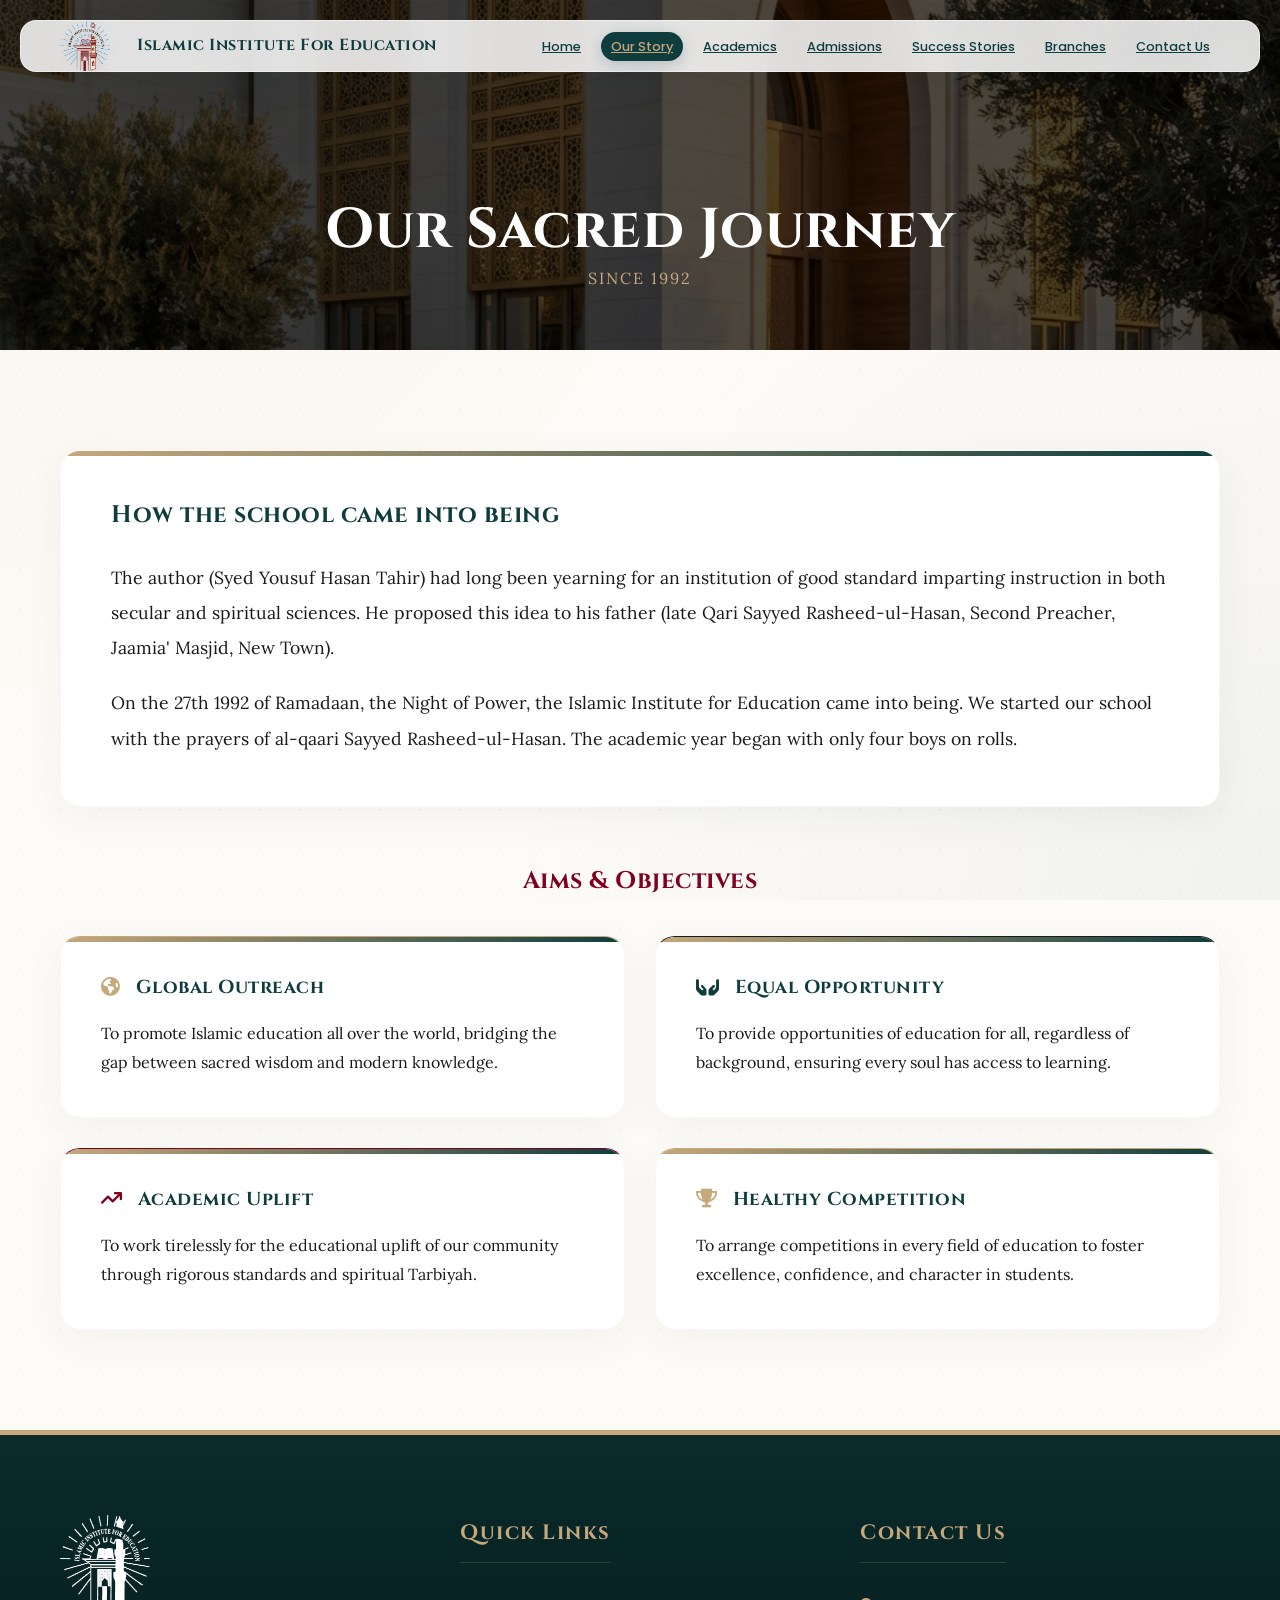
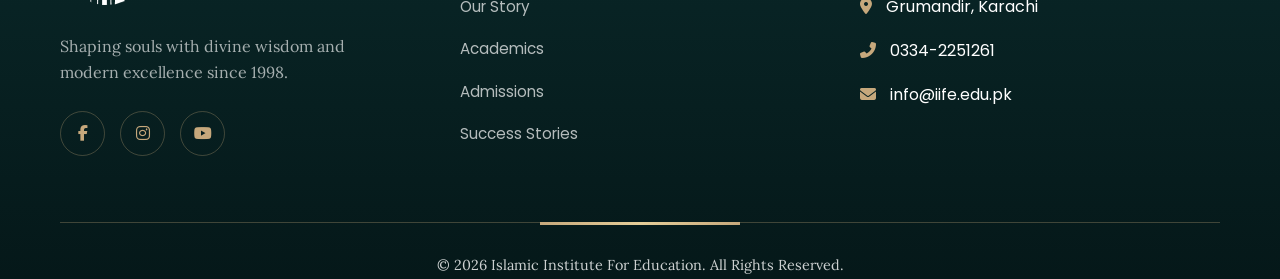
==== about.html @ 3456a7d6 "Add files via upload" ====
<!DOCTYPE html>
<html lang="en">

<head>
    <meta charset="UTF-8">
    <meta name="viewport" content="width=device-width, initial-scale=1.0">
    <title>Our Story | Islamic Institute For Education</title>
    <link rel="stylesheet" href="css/style.css">
    <link rel="stylesheet" href="https://cdnjs.cloudflare.com/ajax/libs/font-awesome/6.4.0/css/all.min.css">
    <link href="https://unpkg.com/aos@2.3.1/dist/aos.css" rel="stylesheet">
</head>

<body>

    <!-- Floating Header -->
    <header class="main-header" id="mainHeader">
        <div class="container" style="display: flex; align-items: center; justify-content: space-between;">
            <div class="logo-area" style="display: flex; align-items: center;">
                <img src="images/logo-transparent.png" alt="IIFE Official Logo" class="logo-img">
                <div class="logo-text-group" style="padding-left: 15px;">
                    <h2 class="font-heritage" style="font-size: 1.4rem; margin: 0; color: var(--primary-main);">Islamic
                        Institute For Education
                    </h2>
                </div>
            </div>

            <div class="mobile-toggle">
                <span></span>
                <span></span>
                <span></span>
            </div>

            <nav class="nav-bar">
                <ul class="nav-links" style="padding: 0; margin: 0; gap: 10px;">
                    <li><a href="index.html">Home</a></li>
                    <li><a href="about.html" class="active">Our Story</a></li>
                    <li><a href="academics.html">Academics</a></li>
                    <li><a href="admission.html">Admissions</a></li>
                    <li><a href="testimonials.html">Success Stories</a></li>
                    <li><a href="branches.html">Branches</a></li>
                    <li><a href="contact.html">Contact Us</a></li>
                </ul>
            </nav>
        </div>
    </header>

    <section class="page-header"
        style="background: linear-gradient(rgba(0,0,0,0.7), rgba(0,0,0,0.7)), url('images/hero.png') center/cover; height: 350px; display: flex; align-items: center; justify-content: center; color: #fff; text-align: center;">
        <div>
            <h1 class="font-heritage" style="color: #fff !important; font-size: 3.5rem;">Our Sacred Journey</h1>
            <p class="font-classic" style="color: var(--accent-gold); letter-spacing: 2px;">SINCE 1992</p>
        </div>
    </section>

    <!-- History Content -->
    <section class="history-content">
        <div class="pattern-overlay"></div>
        <div class="container">
            <div class="heritage-card" data-aos="fade-up">
                <h2 class="font-heritage" style="margin-bottom: 30px;">How the school came into being</h2>
                <div class="font-classic" style="font-size: 1.1rem; line-height: 2;">
                    <p>The author (Syed Yousuf Hasan Tahir) had long been yearning for an institution of good standard
                        imparting instruction in both secular and spiritual sciences. He proposed this idea to his
                        father (late Qari Sayyed Rasheed-ul-Hasan, Second Preacher, Jaamia' Masjid, New Town).</p>
                    <p style="margin-top: 20px;">On the 27th 1992 of Ramadaan, the Night of Power, the Islamic Institute
                        for Education came into being. We started our school with the prayers of al-qaari Sayyed
                        Rasheed-ul-Hasan. The academic year began with only four boys on rolls.</p>
                </div>
            </div>

            <!-- Redesigned Objectives Section -->
            <div style="margin-top: 60px;">
                <h2 class="font-heritage"
                    style="text-align: center; margin-bottom: 40px; color: var(--primary-maroon);">Aims & Objectives
                </h2>
                <div style="display: grid; grid-template-columns: repeat(2, 1fr); gap: 30px;">
                    <div class="heritage-card" style="border-top-color: var(--accent-gold); padding: 40px;"
                        data-aos="fade-up">
                        <h3 class="font-heritage" style="margin-bottom: 20px;"><i class="fas fa-globe-americas"
                                style="color: var(--accent-gold); margin-right: 15px;"></i>Global Outreach</h3>
                        <p class="font-classic">To promote Islamic education all over the world, bridging the gap
                            between sacred wisdom and modern knowledge.</p>
                    </div>
                    <div class="heritage-card" style="border-top-color: var(--primary-green); padding: 40px;"
                        data-aos="fade-up" data-aos-delay="100">
                        <h3 class="font-heritage" style="margin-bottom: 20px;"><i class="fas fa-hands-holding"
                                style="color: var(--primary-green); margin-right: 15px;"></i>Equal Opportunity</h3>
                        <p class="font-classic">To provide opportunities of education for all, regardless of background,
                            ensuring every soul has access to learning.</p>
                    </div>
                    <div class="heritage-card" style="border-top-color: var(--primary-maroon); padding: 40px;"
                        data-aos="fade-up" data-aos-delay="200">
                        <h3 class="font-heritage" style="margin-bottom: 20px;"><i class="fas fa-arrow-trend-up"
                                style="color: var(--primary-maroon); margin-right: 15px;"></i>Academic Uplift</h3>
                        <p class="font-classic">To work tirelessly for the educational uplift of our community through
                            rigorous standards and spiritual Tarbiyah.</p>
                    </div>
                    <div class="heritage-card" style="border-top-color: var(--accent-gold); padding: 40px;"
                        data-aos="fade-up" data-aos-delay="300">
                        <h3 class="font-heritage" style="margin-bottom: 20px;"><i class="fas fa-trophy"
                                style="color: var(--accent-gold); margin-right: 15px;"></i>Healthy Competition</h3>
                        <p class="font-classic">To arrange competitions in every field of education to foster
                            excellence, confidence, and character in students.</p>
                    </div>
                </div>
            </div>
        </div>
    </section>

    <footer class="main-footer">
        <div class="container">
            <div style="display: grid; grid-template-columns: repeat(auto-fit, minmax(250px, 1fr)); gap: 40px;">
                <!-- Brand Column -->
                <div>
                    <img src="images/logo-transparent.png" alt="IIFE Logo"
                        style="height: 90px; margin-bottom: 20px; filter: brightness(0) invert(1);">
                    <p style="opacity: 0.8; line-height: 1.6;">Shaping souls with divine wisdom and<br>modern excellence
                        since 1998.</p>
                    <div class="footer-social">
                        <a href="#" class="social-icon"><i class="fab fa-facebook-f"></i></a>
                        <a href="#" class="social-icon"><i class="fab fa-instagram"></i></a>
                        <a href="#" class="social-icon"><i class="fab fa-youtube"></i></a>
                    </div>
                </div>

                <!-- Quick Links -->
                <div>
                    <h4>Quick Links</h4>
                    <ul class="footer-links">
                        <li><a href="about.html">Our Story</a></li>
                        <li><a href="academics.html">Academics</a></li>
                        <li><a href="admission.html">Admissions</a></li>
                        <li><a href="testimonials.html">Success Stories</a></li>
                    </ul>
                </div>

                <!-- Contact -->
                <div>
                    <h4>Contact Us</h4>
                    <ul class="footer-links">
                        <li><i class="fas fa-map-marker-alt"
                                style="color: var(--secondary-gold); margin-right: 10px;"></i> Grumandir, Karachi</li>
                        <li><i class="fas fa-phone-alt" style="color: var(--secondary-gold); margin-right: 10px;"></i>
                            0334-2251261</li>
                        <li><i class="fas fa-envelope" style="color: var(--secondary-gold); margin-right: 10px;"></i>
                            info@iife.edu.pk</li>
                    </ul>
                </div>
            </div>

            <div class="footer-bottom">
                <p>&copy; 2026 Islamic Institute For Education. All Rights Reserved.</p>
            </div>
        </div>
    </footer>

    <script src="https://unpkg.com/aos@2.3.1/dist/aos.js"></script>
    <script src="js/main.js"></script>
    <script>AOS.init();</script>
</body>

</html>
---- css/style.css ----
@import url('https://fonts.googleapis.com/css2?family=Cinzel:wght@400;700&family=Lora:ital,wght@0,400..700;1,400..700&family=Poppins:wght@300;400;500;600&display=swap');

:root {
    /* Brand Colors - The "Regal" Palette */
    --primary-main: #0F3D3E;
    /* Deep Evergreen */
    --primary-light: #1E5F66;
    --primary-dark: #0A2A2B;

    --secondary-gold: #C6A87C;
    /* Antique Gold */
    --secondary-gold-bright: #E5CD98;

    --accent-maroon: #800020;
    /* Royal Burgundy - Keeping as Accent */

    /* Mapped Legacy Variables (For backward compatibility) */
    --primary-blue: var(--primary-main);
    --primary-maroon: var(--accent-maroon);
    --accent-gold: var(--secondary-gold);
    --accent-gold-light: var(--secondary-gold-bright);

    /* Backgrounds */
    --bg-body: #FDFBF7;
    /* Warm Cream */
    --bg-surface: #FFFFFF;
    --bg-glass: rgba(255, 255, 255, 0.75);

    /* Typography Colors */
    --text-primary: #1A1A1A;
    --text-secondary: #4A4A4A;
    --text-muted: #888888;
    --text-on-dark: #FFFFFF;
    --text-dark: var(--text-primary);
    /* Mapping */

    /* Shadows & Effects */
    --shadow-soft: 0 10px 40px rgba(15, 61, 62, 0.05);
    --shadow-deep: 0 20px 60px rgba(15, 61, 62, 0.15);
    --shadow-gold: 0 10px 30px rgba(198, 168, 124, 0.2);

    --glass-border: 1px solid rgba(255, 255, 255, 0.3);
    --glass-shine: linear-gradient(135deg, rgba(255, 255, 255, 0.4) 0%, rgba(255, 255, 255, 0) 100%);
    --gradient-gold: linear-gradient(135deg, var(--secondary-gold) 0%, var(--secondary-gold-bright) 50%, var(--secondary-gold) 100%);
    /* Added missing variable */

    /* Transitions */
    --ease-elastic: cubic-bezier(0.68, -0.55, 0.265, 1.55);
    --ease-smooth: cubic-bezier(0.76, 0, 0.24, 1);
    --transition-fast: 0.3s var(--ease-smooth);
    --transition-slow: 0.8s var(--ease-smooth);
}

html {
    scroll-behavior: smooth;
    font-size: 16px;
    /* Base size */
}

body {
    background-color: var(--bg-body);
    color: var(--text-primary);
    font-family: 'Poppins', sans-serif;
    line-height: 1.8;
    overflow-x: hidden;
    background-image:
        radial-gradient(circle at 0% 0%, rgba(198, 168, 124, 0.08) 0%, transparent 50%),
        radial-gradient(circle at 100% 100%, rgba(15, 61, 62, 0.05) 0%, transparent 50%);
    background-attachment: fixed;
}

* {
    margin: 0;
    padding: 0;
    box-sizing: border-box;
    scroll-behavior: smooth;
}

/* Typography */
h1,
h2,
h3,
h2,
.font-heritage {
    font-family: 'Cinzel', serif;
    color: var(--primary-blue);
    letter-spacing: 0.5px;
    line-height: 1.2;
}

p,
.font-classic {
    font-family: 'Lora', serif;
    color: var(--text-dark);
}

.section-title {
    text-align: center;
    font-size: 2.8rem;
    margin-bottom: 3rem;
    position: relative;
    padding-bottom: 15px;
}

.section-title::after {
    content: '';
    position: absolute;
    bottom: 0;
    left: 50%;
    transform: translateX(-50%);
    width: 60px;
    height: 3px;
    background: var(--gradient-gold);
    border-radius: 2px;
}

/* Header & Nav */
.main-header {
    background: rgba(255, 255, 255, 0.85);
    backdrop-filter: blur(15px);
    -webkit-backdrop-filter: blur(15px);
    box-shadow: var(--shadow-soft);
    position: fixed;
    /* Fixed for the floating effect */
    top: 20px;
    left: 20px;
    right: 20px;
    border-radius: 16px;
    z-index: 1000;
    border: 1px solid rgba(255, 255, 255, 0.5);
    transition: all 0.4s var(--ease-smooth);
}

.main-header.scrolled {
    top: 0;
    left: 0;
    right: 0;
    border-radius: 0;
    background: rgba(255, 255, 255, 0.95);
    padding: 5px 0;

}

.container {
    max-width: 1350px;
    /* Increased to fit nav */
    margin: 0 auto;
    padding: 0 20px;
}

/* Logo Area */
.logo-area {
    display: flex;
    align-items: center;
    gap: 12px;
    flex: 1;
    /* Allow logo area to take available space */
    min-width: 0;
    /* Prevent flex overflow */
}

.logo-img {
    height: 50px;
    /* Reduced from 60px */
    width: auto;
    filter: drop-shadow(0 4px 6px rgba(0, 0, 0, 0.1));
    flex-shrink: 0;
}

.logo-text-group {
    display: flex;
    flex-direction: column;
    justify-content: center;
    min-width: 0;
    /* Enable text truncation if absolutely needed, though we prefer wrapping */
}

.logo-text-group h2 {
    font-size: 1rem !important;
    /* Reduced from 1.1rem */
    line-height: 1.2;
    margin: 0;
    color: var(--primary-main);
    white-space: nowrap;
}

/* Nav Bar */
.nav-bar {
    flex-shrink: 0;
    /* Prevent nav from being squished */
}

.nav-links {
    display: flex;
    list-style: none;
    margin: 0;
    padding: 0;
    gap: 5px;
    /* Reduced to fit all items */
    align-items: center;
}

.nav-links a {
    color: var(--primary-main);
    font-weight: 500;
    font-size: 0.8rem;
    /* Reduced further */
    padding: 6px 10px;
    /* Tighter padding */
    border-radius: 30px;
    transition: all 0.3s ease;
}

.nav-links a:hover,
.nav-links a.active {
    background: var(--primary-main);
    color: var(--secondary-gold);
    box-shadow: 0 4px 15px rgba(15, 61, 62, 0.2);
}

.nav-links a::after {
    display: none;
}

/* Removing the underline effect for a button-like effect */

/* Hero Section */
.hero-section {
    min-height: 100vh;
    display: flex;
    align-items: center;
    position: relative;
    overflow: hidden;
    padding-top: 100px;
    /* Offset for fixed header */
}

.hero-bg {
    position: absolute;
    top: 0;
    left: 0;
    width: 100%;
    height: 100%;
    background: url('../images/hero.png') center/cover no-repeat;
    z-index: -2;
    animation: kenBurns 20s ease-out infinite alternate;
}

.hero-overlay {
    position: absolute;
    top: 0;
    left: 0;
    width: 100%;
    height: 100%;
    background: linear-gradient(135deg, rgba(15, 61, 62, 0.9) 0%, rgba(15, 61, 62, 0.7) 60%, rgba(198, 168, 124, 0.2) 100%);
    z-index: -1;
}

.hero-content {
    text-align: center;
    max-width: 900px;
    margin: 0 auto;
    color: var(--text-on-dark);
}

.hero-motto {
    font-family: 'Cinzel', serif;
    font-size: 1.2rem;
    font-weight: 600;
    /* Added slight bold */
    color: var(--secondary-gold);
    letter-spacing: 6px;
    margin-bottom: 20px;
    text-transform: uppercase;
    animation: fadeInUp 1s var(--ease-smooth);
}

.hero-title {
    font-size: clamp(2.5rem, 5vw, 4.5rem);
    font-family: 'Cinzel', serif;
    line-height: 1.2;
    margin-bottom: 30px;
    color: var(--text-on-dark);
    text-shadow: 0 10px 30px rgba(0, 0, 0, 0.3);
    animation: fadeInUp 1s var(--ease-smooth) 0.2s backwards;
}

/* Cards */
.heritage-card {
    background: var(--bg-surface);
    padding: 50px;
    border-radius: 20px;
    box-shadow: var(--shadow-soft);
    border: 1px solid rgba(0, 0, 0, 0.03);
    transition: all 0.4s var(--ease-smooth);
    position: relative;
    overflow: hidden;
    z-index: 1;
}

.heritage-card::before {
    content: '';
    position: absolute;
    top: 0;
    left: 0;
    width: 100%;
    height: 5px;
    background: linear-gradient(90deg, var(--secondary-gold), var(--primary-main));
    transform-origin: left;
    transition: transform 0.4s ease;
}

.heritage-card:hover {
    transform: translateY(-10px) scale(1.02);
    box-shadow: var(--shadow-deep);
}


/* Buttons */
.btn-heritage {
    background: var(--gradient-gold);
    background-size: 200% auto;
    color: var(--primary-dark);
    /* Dark text on gold for better contrast */
    padding: 16px 40px;
    border-radius: 50px;
    text-decoration: none;
    font-family: 'Cinzel', serif;
    font-weight: 700;
    text-transform: uppercase;
    letter-spacing: 1px;
    box-shadow: 0 10px 20px rgba(198, 168, 124, 0.4), inset 0 2px 0 rgba(255, 255, 255, 0.5);
    /* 3D effect */
    transition: all 0.4s var(--ease-smooth);
    display: inline-flex;
    align-items: center;
    gap: 12px;
    border: none;
    position: relative;
    overflow: hidden;
    z-index: 1;
}

.btn-heritage::before {
    content: '';
    position: absolute;
    top: 0;
    left: 0;
    width: 100%;
    height: 100%;
    background: linear-gradient(135deg, var(--secondary-gold-bright), var(--secondary-gold));
    opacity: 0;
    z-index: -1;
    transition: opacity 0.4s ease;
}

/* Hover Effect - Shiny & Lift */
.btn-heritage:hover {
    transform: translateY(-5px);
    box-shadow: 0 15px 30px rgba(198, 168, 124, 0.6), inset 0 2px 0 rgba(255, 255, 255, 0.8);
    background-position: right center;
    color: var(--primary-main);
}

.btn-heritage:hover::before {
    opacity: 1;
}

.btn-heritage:hover {
    transform: translateY(-3px);
    box-shadow: 0 15px 30px rgba(212, 168, 75, 0.4);
    filter: brightness(1.1);
}

.btn-outline {
    background: rgba(255, 255, 255, 0.1);
    backdrop-filter: blur(5px);
    border: 1px solid var(--secondary-gold);
    color: var(--secondary-gold);
    box-shadow: none;
}

.btn-outline:hover {
    background: var(--secondary-gold);
    color: var(--primary-dark);
    border-color: var(--secondary-gold);
    box-shadow: 0 10px 25px rgba(198, 168, 124, 0.4);
}

/* Asymmetric Layouts */
.asymmetric-grid {
    display: grid;
    grid-template-columns: 1.2fr 0.8fr;
    gap: 60px;
    align-items: center;
    position: relative;
}

.asymmetric-grid.reversed {
    grid-template-columns: 0.8fr 1.2fr;
}

.image-stack {
    position: relative;
    z-index: 1;
}

.image-stack img {
    border-radius: 20px;
    box-shadow: var(--shadow-deep);
    transition: transform 0.5s var(--ease-elastic);
}

.image-stack::after {
    content: '';
    position: absolute;
    top: 20px;
    right: -20px;
    width: 100%;
    height: 100%;
    border: 2px solid var(--secondary-gold);
    border-radius: 20px;
    z-index: -1;
    transition: transform 0.5s ease;
}

.image-stack:hover img {
    transform: translateY(-5px) scale(1.02);
}

.image-stack:hover::after {
    transform: translate(10px, 10px);
}

/* 2-Column Grid for Premium Features */
.features-grid-2 {
    display: grid;
    grid-template-columns: 1fr;
    gap: 40px;
    padding-bottom: 40px;
}

@media (min-width: 900px) {
    .features-grid-2 {
        grid-template-columns: repeat(2, 1fr);
    }
}

.pattern-overlay {
    position: absolute;
    top: 0;
    left: 0;
    width: 100%;
    height: 100%;
    background-image: radial-gradient(var(--secondary-gold) 1px, transparent 1px);
    background-size: 40px 40px;
    opacity: 0.1;
    z-index: -1;
    pointer-events: none;
}

/* Mobile Navigation & responsiveness */
@media (max-width: 900px) {
    .main-header .container {
        position: relative;
    }

    .nav-bar {
        position: fixed;
        top: 0;
        right: -100%;
        width: 80%;
        max-width: 300px;
        height: 100vh;
        background: rgba(15, 61, 62, 0.95);
        backdrop-filter: blur(20px);
        -webkit-backdrop-filter: blur(20px);
        display: flex;
        flex-direction: column;
        justify-content: center;
        align-items: center;
        transition: 0.5s var(--ease-elastic);
        z-index: 999;
        box-shadow: -10px 0 30px rgba(0, 0, 0, 0.5);
        border-left: 1px solid rgba(255, 255, 255, 0.1);
    }

    .nav-bar.active {
        right: 0;
    }

    .nav-links {
        flex-direction: column;
        gap: 30px !important;
        width: 100%;
        text-align: center;
    }

    .nav-links a {
        font-size: 1.2rem !important;
        color: #fff !important;
        opacity: 0;
        transform: translateX(50px);
        transition: 0.5s ease;
    }

    .nav-bar.active .nav-links a {
        opacity: 1;
        transform: translateX(0);
    }

    /* Staggered Animation Delay loop would be in JS or individual classes, 
       but here's a generic transition delay approach if supported or handled by nth-child */
    .nav-bar.active .nav-links li:nth-child(1) a {
        transition-delay: 0.1s;
    }

    .nav-bar.active .nav-links li:nth-child(2) a {
        transition-delay: 0.2s;
    }

    .nav-bar.active .nav-links li:nth-child(3) a {
        transition-delay: 0.3s;
    }

    .nav-bar.active .nav-links li:nth-child(4) a {
        transition-delay: 0.4s;
    }

    .nav-bar.active .nav-links li:nth-child(5) a {
        transition-delay: 0.5s;
    }

    .nav-bar.active .nav-links li:nth-child(6) a {
        transition-delay: 0.6s;
    }

    .nav-bar.active .nav-links li:nth-child(7) a {
        transition-delay: 0.7s;
    }


    /* Hamburger Toggle */
    .mobile-toggle {
        display: block;
        position: relative;
        width: 30px;
        height: 20px;
        z-index: 1000;
        cursor: pointer;
    }

    .mobile-toggle span {
        display: block;
        width: 100%;
        height: 2px;
        background: var(--primary-main);
        position: absolute;
        transition: 0.4s ease;
    }

    .mobile-toggle span:nth-child(1) {
        top: 0;
    }

    .mobile-toggle span:nth-child(2) {
        top: 9px;
    }

    .mobile-toggle span:nth-child(3) {
        bottom: 0;
    }

    /* Active State (X) */
    .mobile-toggle.active span {
        background: #fff;
    }

    /* White on dark menu */
    .mobile-toggle.active span:nth-child(1) {
        transform: rotate(45deg);
        top: 9px;
    }

    .mobile-toggle.active span:nth-child(2) {
        opacity: 0;
    }

    .mobile-toggle.active span:nth-child(3) {
        transform: rotate(-45deg);
        bottom: 9px;
    }

    /* Typography Adjustments */
    .hero-title {
        font-size: 2.5rem !important;
    }

    .hero-motto {
        font-size: 1rem !important;
    }

    .section-title {
        font-size: 2rem !important;
    }

    section {
        padding: 60px 0 !important;
        /* Tighter spacing for mobile */
    }

    .container {
        padding: 0 20px;
        /* Ensure content doesn't touch edges */
    }

    .heritage-card {
        padding: 25px !important;
        /* Slightly less padding on cards */
    }

    .features-grid-2 {
        grid-template-columns: 1fr;
        /* Stack cards on mobile */
    }
}

@media (min-width: 901px) {
    .mobile-toggle {
        display: none;
    }
}

/* Animations */
/* Animations */
@keyframes fadeInUp {
    from {
        opacity: 0;
        transform: translateY(40px);
    }

    to {
        opacity: 1;
        transform: translateY(0);
    }
}

@keyframes fadeInScale {
    from {
        opacity: 0;
        transform: scale(0.9);
    }

    to {
        opacity: 1;
        transform: scale(1);
    }
}

@keyframes float {

    0%,
    100% {
        transform: translateY(0px);
    }

    50% {
        transform: translateY(-15px);
    }
}

@keyframes shimmer {
    0% {
        background-position: -200% center;
    }

    100% {
        background-position: 200% center;
    }
}

@keyframes kenBurns {
    0% {
        transform: scale(1);
    }

    100% {
        transform: scale(1.1);
    }
}

/* Utilities */
.glass-panel {
    background: var(--bg-glass);
    backdrop-filter: blur(12px);
    -webkit-backdrop-filter: blur(12px);
    border: var(--glass-border);
    box-shadow: var(--shadow-soft);
}

.text-gradient-gold {
    background: linear-gradient(135deg, var(--secondary-gold), var(--secondary-gold-bright), var(--secondary-gold));
    background-size: 200% auto;
    background-clip: text;
    -webkit-background-clip: text;
    -webkit-text-fill-color: transparent;
    animation: shimmer 5s infinite;
}

.text-gradient-primary {
    background: linear-gradient(135deg, var(--primary-main), var(--primary-light));
    background-clip: text;
    -webkit-background-clip: text;
    -webkit-text-fill-color: transparent;
}

/* Container */
.container {
    max-width: 1200px;
    margin: 0 auto;
    padding: 0 20px;
}

/* Sections */
section {
    padding: 100px 0;
    position: relative;
}

/* Page Header Override for Floating Nav */
.page-header {
    padding-top: 240px !important;
    /* Overrides inline styles to prevent header overlap */
}

/* Footer */
/* Legacy footer styles removed to prevent conflicts with .main-footer */

/* Scrollbar */
::-webkit-scrollbar {
    width: 10px;
}

::-webkit-scrollbar-track {
    background: var(--bg-body);
}

::-webkit-scrollbar-thumb {
    background: var(--primary-main);
    border-radius: 5px;
    border: 2px solid var(--bg-body);
}

::-webkit-scrollbar-thumb:hover {
    background: var(--secondary-gold);
}

/* Fluid Typography Updates */
.section-title {
    text-align: center;
    font-size: clamp(2rem, 4vw, 3rem);
    margin-bottom: 3rem;
    position: relative;
    padding-bottom: 15px;
    color: var(--primary-main);
}

.section-title::after {
    height: 4px;
    background: linear-gradient(90deg, transparent, var(--secondary-gold), transparent);
    width: 100px;
}

/* Premium Footer */
/* Premium Footer */
.main-footer {
    background: linear-gradient(to bottom, var(--primary-dark) 0%, #051819 100%);
    /* Deep gradient */
    color: var(--text-on-dark);
    padding: 80px 0 0;
    /* Adjusted padding */
    position: relative;
    overflow: hidden;
    border-top: 5px solid var(--secondary-gold);
}

.main-footer h4 {
    font-family: 'Cinzel', serif;
    color: var(--secondary-gold);
    margin-bottom: 30px;
    font-size: 1.3rem;
    letter-spacing: 1.5px;
    border-bottom: 1px solid rgba(198, 168, 124, 0.2);
    padding-bottom: 10px;
    display: inline-block;
}

.footer-links {
    list-style: none;
    padding: 0;
}

.footer-links li {
    margin-bottom: 15px;
}

.footer-links a {
    color: rgba(255, 255, 255, 0.7);
    text-decoration: none;
    transition: all 0.3s;
    font-size: 0.95rem;
    display: flex;
    align-items: center;
}

.footer-links a:hover {
    color: var(--secondary-gold);
    transform: translateX(5px);
}

.footer-links a:hover::before {
    content: '→';
    margin-right: 8px;
    color: var(--secondary-gold);
    animation: fadeIn 0.3s ease;
}

.footer-social {
    display: flex;
    gap: 15px;
    margin-top: 25px;
}

.social-icon {
    width: 45px;
    height: 45px;
    border: 1px solid rgba(198, 168, 124, 0.3);
    /* Gold outline */
    display: flex;
    align-items: center;
    justify-content: center;
    border-radius: 50%;
    color: var(--secondary-gold);
    transition: all 0.4s ease;
    text-decoration: none;
}

.social-icon:hover {
    background: var(--gradient-gold);
    color: var(--primary-dark);
    border-color: transparent;
    transform: rotate(360deg);
    box-shadow: 0 0 15px rgba(198, 168, 124, 0.5);
}



.footer-bottom {
    margin-top: 60px;
    padding-top: 30px;
    border-top: 1px solid rgba(198, 168, 124, 0.3);
    /* Gold tint */
    position: relative;
    text-align: center;
    font-size: 0.9rem;
    color: rgba(255, 255, 255, 0.6);
}

.footer-bottom::before {
    content: '';
    position: absolute;
    top: -1px;
    left: 50%;
    transform: translateX(-50%);
    width: 200px;
    height: 3px;
    background: var(--gradient-gold);
}

.main-footer p {
    color: rgba(255, 255, 255, 0.8) !important;
    /* Force overrides global p color */
}

.step-number {
    width: 60px;
    height: 60px;
    background: var(--gradient-gold);
    border-radius: 50%;
    display: flex;
    align-items: center;
    justify-content: center;
    color: white;
    font-size: 1.5rem;
    font-weight: bold;
    margin: 0 auto 20px;
    box-shadow: var(--shadow-md);
}

.fee-table {
    width: 100%;
    border-collapse: separate;
    border-spacing: 0;
    border-radius: 12px;
    overflow: hidden;
    box-shadow: var(--shadow-md);
}

.fee-table thead th {
    background: var(--primary-blue);
    color: white;
    padding: 20px;
    font-family: 'Cinzel', serif;
}

.fee-table tbody td {
    padding: 20px;
    border-bottom: 1px solid #eee;
    background: white;
}

.fee-table tr:last-child td {
    border-bottom: none;
}

.fee-table tr:hover td {
    background: #f8f9fa;
}

.admission-form {
    background: white;
    padding: 40px;
    border-radius: 15px;
    box-shadow: var(--shadow-lg);
}

.admission-form input,
.admission-form select,
.admission-form textarea {
    width: 100%;
    padding: 15px;
    border: 2px solid #eee;
    border-radius: 8px;
    font-family: 'Poppins', sans-serif;
    transition: all 0.3s;
}

.admission-form input:focus {
    border-color: var(--primary-blue);
    box-shadow: 0 0 0 4px rgba(30, 95, 138, 0.1);
    outline: none;
}
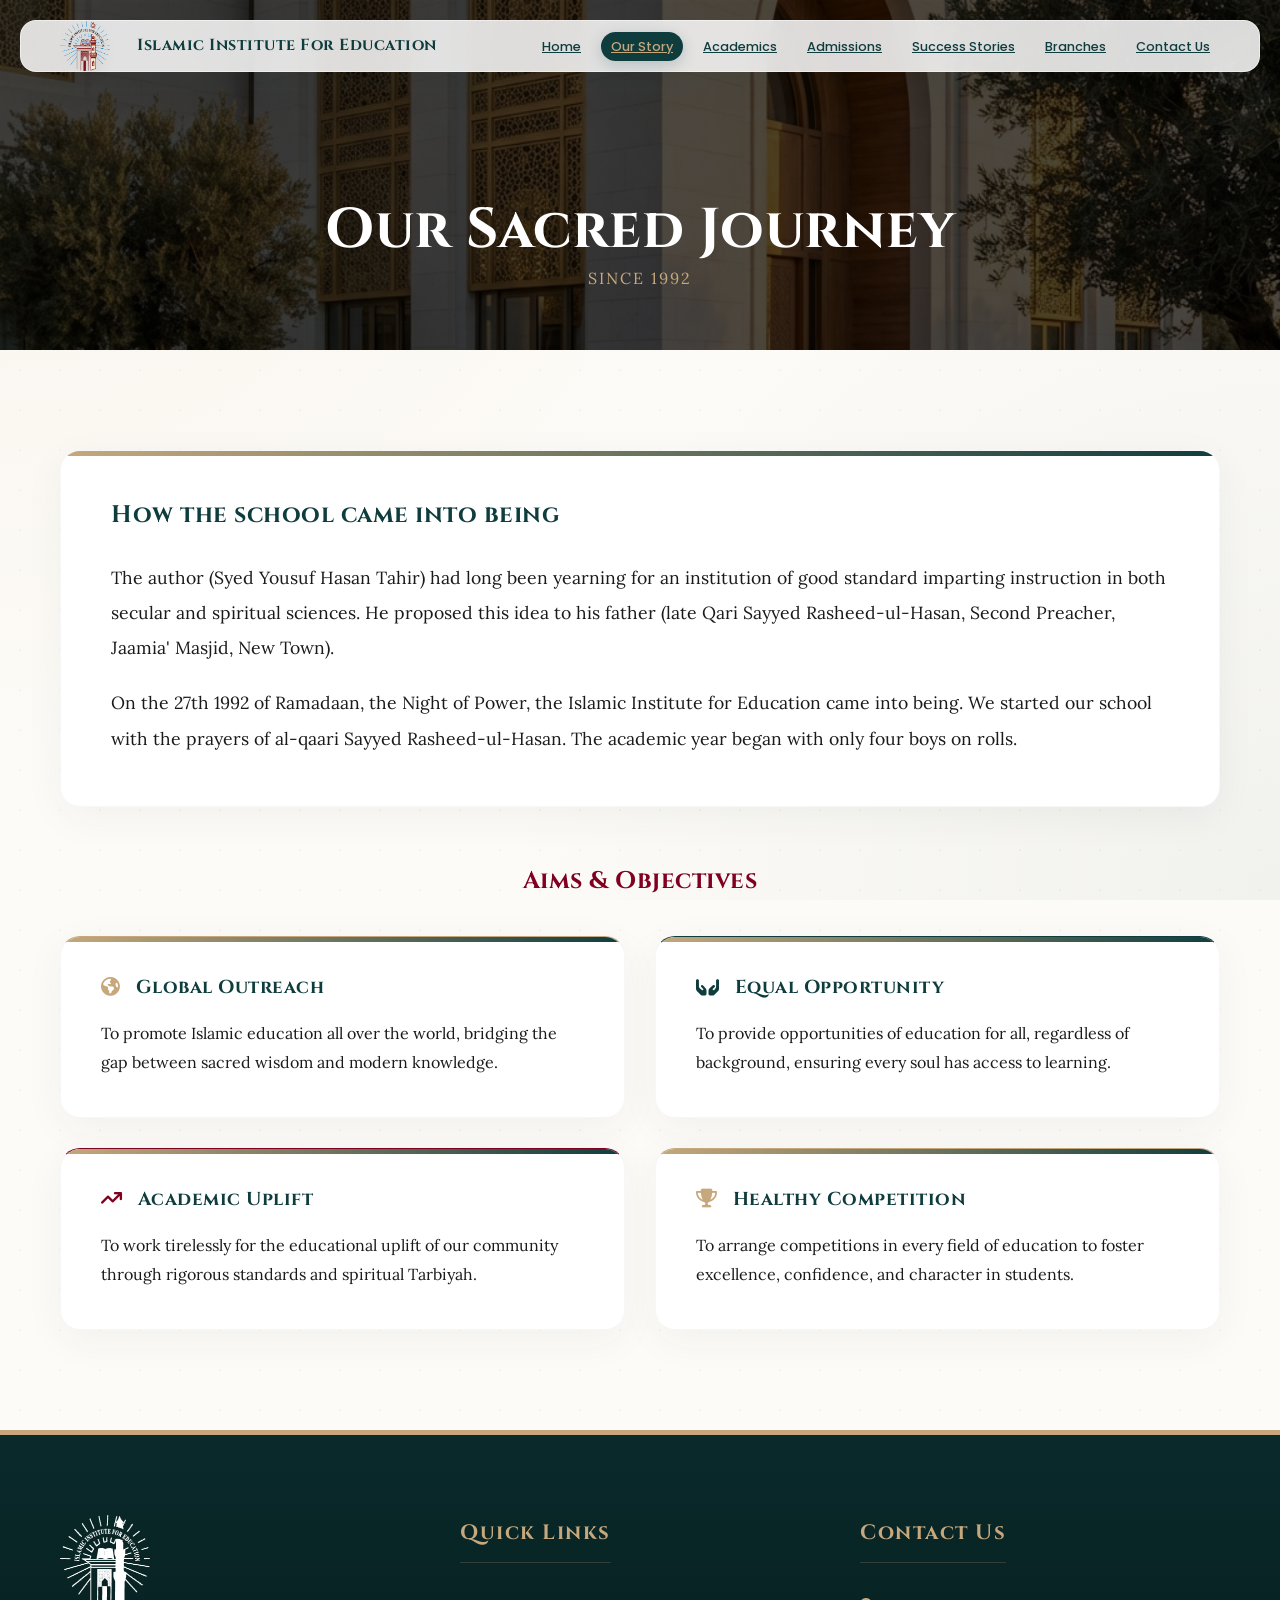
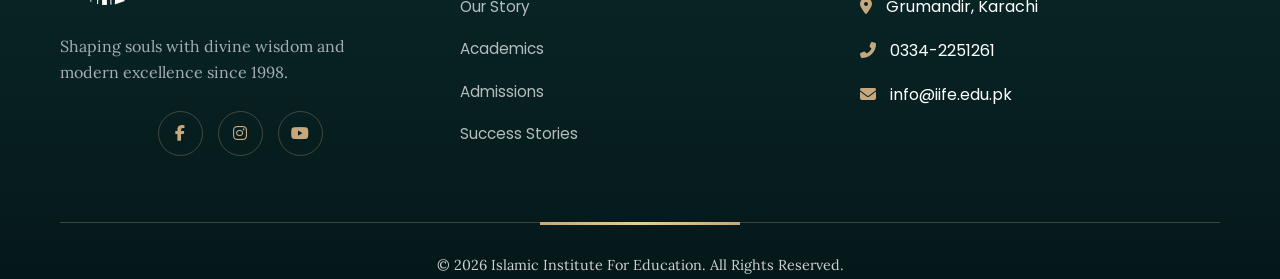
==== commit c8825c21: "Add files via upload" ====
--- a/about.html
+++ b/about.html
@@ -154,6 +154,21 @@
         </div>
     </footer>
 
+    <!-- Mobile Bottom App Bar -->
+    <div class="mobile-app-bar">
+        <a href="index.html" class="app-icon">
+            <i class="fas fa-home"></i>
+            <span>Home</span>
+        </a>
+        <a href="admission.html" class="app-icon main-action">
+            <i class="fas fa-plus"></i>
+        </a>
+        <a href="contact.html" class="app-icon">
+            <i class="fas fa-envelope"></i>
+            <span>Contact</span>
+        </a>
+    </div>
+
     <script src="https://unpkg.com/aos@2.3.1/dist/aos.js"></script>
     <script src="js/main.js"></script>
     <script>AOS.init();</script>
--- a/css/style.css
+++ b/css/style.css
@@ -17,6 +17,8 @@
     /* Mapped Legacy Variables (For backward compatibility) */
     --primary-blue: var(--primary-main);
     --primary-maroon: var(--accent-maroon);
+    --primary-green: var(--primary-main);
+    /* Fix for missing variable */
     --accent-gold: var(--secondary-gold);
     --accent-gold-light: var(--secondary-gold-bright);
 
@@ -83,15 +85,25 @@
 h2,
 .font-heritage {
     font-family: 'Cinzel', serif;
-    color: var(--primary-blue);
+    color: var(--primary-main);
     letter-spacing: 0.5px;
     line-height: 1.2;
+    text-wrap: balance;
+    /* Fix for orphan words on headings */
+}
+
+h4,
+h5,
+h6 {
+    text-wrap: balance;
 }
 
 p,
 .font-classic {
     font-family: 'Lora', serif;
     color: var(--text-dark);
+    text-wrap: pretty;
+    /* Optimized line breaking for blocks */
 }
 
 .section-title {
@@ -318,58 +330,58 @@
 
 /* Buttons */
 .btn-heritage {
-    background: var(--gradient-gold);
-    background-size: 200% auto;
-    color: var(--primary-dark);
-    /* Dark text on gold for better contrast */
-    padding: 16px 40px;
-    border-radius: 50px;
-    text-decoration: none;
+    display: flex;
+    align-items: center;
+    justify-content: center;
+    width: 100%;
+    max-width: 350px;
+    /* Controlled width */
+    margin: 0 auto;
+    padding: 20px 40px;
+
+    background: linear-gradient(135deg, #e3c472 0%, #bf953f 100%);
+    color: #0f3d33;
+    /* Deep Dark Green matching logo */
     font-family: 'Cinzel', serif;
-    font-weight: 700;
+    font-weight: 800;
+    /* Bolder text */
+    font-size: 1.2rem;
+    letter-spacing: 2px;
     text-transform: uppercase;
-    letter-spacing: 1px;
-    box-shadow: 0 10px 20px rgba(198, 168, 124, 0.4), inset 0 2px 0 rgba(255, 255, 255, 0.5);
-    /* 3D effect */
-    transition: all 0.4s var(--ease-smooth);
-    display: inline-flex;
-    align-items: center;
-    gap: 12px;
+
     border: none;
+    border-radius: 15px;
+    box-shadow: 0 15px 35px rgba(191, 149, 63, 0.35);
+    /* Premium shadow */
+
+    cursor: pointer;
     position: relative;
     overflow: hidden;
+    transition: all 0.4s cubic-bezier(0.175, 0.885, 0.32, 1.275);
     z-index: 1;
 }
 
-.btn-heritage::before {
-    content: '';
-    position: absolute;
-    top: 0;
-    left: 0;
-    width: 100%;
-    height: 100%;
-    background: linear-gradient(135deg, var(--secondary-gold-bright), var(--secondary-gold));
-    opacity: 0;
-    z-index: -1;
-    transition: opacity 0.4s ease;
-}
-
-/* Hover Effect - Shiny & Lift */
+.btn-heritage i {
+    margin-right: 15px;
+    font-size: 1.4rem;
+    transition: transform 0.4s ease;
+}
+
+/* Hover Effect - Lift & Shine */
 .btn-heritage:hover {
-    transform: translateY(-5px);
-    box-shadow: 0 15px 30px rgba(198, 168, 124, 0.6), inset 0 2px 0 rgba(255, 255, 255, 0.8);
-    background-position: right center;
-    color: var(--primary-main);
-}
-
-.btn-heritage:hover::before {
-    opacity: 1;
-}
-
-.btn-heritage:hover {
-    transform: translateY(-3px);
-    box-shadow: 0 15px 30px rgba(212, 168, 75, 0.4);
-    filter: brightness(1.1);
+    transform: translateY(-6px) scale(1.02);
+    box-shadow: 0 25px 50px rgba(191, 149, 63, 0.5);
+    background: linear-gradient(135deg, #f0dca8 0%, #d4af5f 100%);
+    /* Brighter Gold */
+}
+
+.btn-heritage:hover i {
+    transform: translateX(8px) rotate(-15deg);
+}
+
+.btn-heritage:active {
+    transform: translateY(-2px);
+    box-shadow: 0 5px 15px rgba(191, 149, 63, 0.4);
 }
 
 .btn-outline {
@@ -459,174 +471,395 @@
     pointer-events: none;
 }
 
-/* Mobile Navigation & responsiveness */
+/* =========================================
+   MOBILE APP-STYLE REDESIGN (Max-Width: 900px)
+   "Native App Feel" - Cards, Swipes, Bottom Bar
+   ========================================= */
 @media (max-width: 900px) {
-    .main-header .container {
-        position: relative;
+
+    /* --- global Reset for Mobile App Feel --- */
+    body {
+        background-color: #f2f2f7;
+        /* iOS Light Grey Background */
+        padding-bottom: 80px;
+        /* Space for Bottom Bar */
+    }
+
+    section {
+        background: #fff;
+        margin: 15px;
+        /* Float like a card */
+        padding: 30px 20px !important;
+        border-radius: 20px;
+        box-shadow: 0 4px 20px rgba(0, 0, 0, 0.05);
+        /* Soft Card Shadow */
+    }
+
+    .hero-section {
+        margin: 0;
+        border-radius: 0 0 30px 30px;
+        /* Rounded bottom only */
+        padding-top: 100px !important;
+        background: none;
+        /* Keep hero image */
+        box-shadow: none;
+    }
+
+    .container {
+        padding: 0;
+        /* Let content fill the card */
+    }
+
+    /* --- Typography: iOS Standard --- */
+    html {
+        font-size: 15px;
+    }
+
+    .hero-title {
+        font-size: 2rem !important;
+        line-height: 1.2;
+        margin-bottom: 15px;
+    }
+
+    h2,
+    .font-heritage {
+        font-size: 1.6rem !important;
+        color: var(--primary-main);
+        letter-spacing: -0.5px;
+        /* Modern tight spacing */
+    }
+
+    p,
+    .font-classic {
+        font-size: 1rem !important;
+        color: #333;
+        line-height: 1.5;
+    }
+
+    /* --- "Student Corner" / Features: HORIZONTAL SWIPE (Stories) --- */
+    .features-grid-2,
+    .branches-list .container>div,
+    .asymmetric-grid {
+        display: flex !important;
+        flex-direction: row !important;
+        /* Force horizontal */
+        overflow-x: auto !important;
+        scroll-snap-type: x mandatory;
+        gap: 15px !important;
+        padding-bottom: 20px;
+        margin: 0 -20px;
+        /* Bleed out of card */
+        padding: 0 20px 20px 20px;
+        /* Restore padding */
+
+        /* Hide Scrollbar */
+        -ms-overflow-style: none;
+        /* IE and Edge */
+        scrollbar-width: none;
+        /* Firefox */
+    }
+
+    .features-grid-2::-webkit-scrollbar,
+    .branches-list .container>div::-webkit-scrollbar,
+    .asymmetric-grid::-webkit-scrollbar {
+        display: none;
+    }
+
+    /* Items in swipe container */
+    .features-grid-2>div,
+    .heritage-card,
+    .asymmetric-grid>div {
+        min-width: 85%;
+        /* Shows next card peeking */
+        scroll-snap-align: center;
+        background: #fff;
+        border: 1px solid #efefef;
+        border-radius: 15px;
+        padding: 20px !important;
+        box-shadow: 0 4px 10px rgba(0, 0, 0, 0.03);
+    }
+
+    /* Fix for asymmetric grid images in swipe */
+    .asymmetric-grid {
+        display: flex !important;
+        flex-direction: column !important;
+        /* Stack vertically for better reading */
+        gap: 40px !important;
+        overflow-x: visible !important;
+        /* No swipe for this section */
+        scroll-snap-type: none;
+        padding-bottom: 0;
+        margin: 0;
+    }
+
+    .asymmetric-grid.reversed {
+        display: flex !important;
+        flex-direction: column-reverse !important;
+        /* Image on top usually looks better, or keep as is. Let's do Image Top */
+    }
+
+    /* Specific override to keep features swipeable but text content stacked */
+    .asymmetric-grid>div {
+        min-width: 100%;
+        /* Full width */
+        border: none;
+        box-shadow: none;
+        padding: 0 !important;
+        background: transparent;
+    }
+
+    .image-stack {
+        width: 100%;
+        height: auto;
+        min-width: 100%;
+        margin-bottom: 20px;
+    }
+
+    .image-stack img {
+        width: 100%;
+        height: auto;
+        border-radius: 15px;
+        object-fit: cover;
+    }
+
+
+    /* --- Navigation: Clean Drawer --- */
+    .mobile-toggle {
+        display: block;
+        cursor: pointer;
+        z-index: 1002;
+    }
+
+    .mobile-toggle span {
+        display: block;
+        width: 25px;
+        height: 3px;
+        margin: 5px auto;
+        transition: all 0.3s ease-in-out;
+        background: var(--primary-main);
+        border-radius: 3px;
+    }
+
+    .mobile-toggle.active span:nth-child(2) {
+        opacity: 0;
+    }
+
+    .mobile-toggle.active span:nth-child(1) {
+        transform: translateY(8px) rotate(45deg);
+    }
+
+    .mobile-toggle.active span:nth-child(3) {
+        transform: translateY(-8px) rotate(-45deg);
     }
 
     .nav-bar {
         position: fixed;
         top: 0;
-        right: -100%;
-        width: 80%;
-        max-width: 300px;
+        left: -100%;
+        width: 85%;
+        max-width: 350px;
         height: 100vh;
+        background: rgba(255, 255, 255, 0.98);
+        backdrop-filter: blur(20px);
+        -webkit-backdrop-filter: blur(20px);
+        padding: 100px 30px 40px;
+        transition: left 0.4s cubic-bezier(0.77, 0, 0.175, 1);
+        z-index: 1001;
+        box-shadow: 10px 0 30px rgba(0, 0, 0, 0.1);
+        display: flex;
+        flex-direction: column;
+        justify-content: flex-start;
+        border-right: 1px solid rgba(0, 0, 0, 0.05);
+    }
+
+    .nav-bar.active {
+        left: 0;
+    }
+
+    .nav-links {
+        flex-direction: column;
+        align-items: flex-start;
+        gap: 25px;
+        width: 100%;
+    }
+
+    .nav-links li {
+        width: 100%;
+        opacity: 0;
+        transform: translateX(-20px);
+        transition: all 0.4s ease;
+    }
+
+    .nav-bar.active .nav-links li {
+        opacity: 1;
+        transform: translateX(0);
+    }
+
+    /* Staggered animation for links */
+    .nav-bar.active .nav-links li:nth-child(1) {
+        transition-delay: 0.1s;
+    }
+
+    .nav-bar.active .nav-links li:nth-child(2) {
+        transition-delay: 0.15s;
+    }
+
+    .nav-bar.active .nav-links li:nth-child(3) {
+        transition-delay: 0.2s;
+    }
+
+    .nav-bar.active .nav-links li:nth-child(4) {
+        transition-delay: 0.25s;
+    }
+
+    .nav-bar.active .nav-links li:nth-child(5) {
+        transition-delay: 0.3s;
+    }
+
+    .nav-bar.active .nav-links li:nth-child(6) {
+        transition-delay: 0.35s;
+    }
+
+    .nav-bar.active .nav-links li:nth-child(7) {
+        transition-delay: 0.4s;
+    }
+
+    .nav-links a {
+        font-size: 1.2rem !important;
+        font-family: 'Cinzel', serif;
+        color: var(--primary-main) !important;
+        font-weight: 600;
+        display: block;
+        padding: 10px 0;
+        border-bottom: 1px solid rgba(0, 0, 0, 0.05);
+        border-radius: 0;
+        width: 100%;
+    }
+
+    .nav-links a:hover,
+    .nav-links a.active {
+        background: transparent;
+        color: var(--secondary-gold) !important;
+        padding-left: 10px;
+        box-shadow: none;
+    }
+
+
+    /* --- Forms: iOS Style Inputs --- */
+    .admission-form input,
+    .admission-form select,
+    .admission-form textarea {
+        background: #F2F2F7;
+        border: none;
+        padding: 18px;
+        border-radius: 12px;
+        font-size: 1rem;
+        box-shadow: inset 0 2px 4px rgba(0, 0, 0, 0.02);
+    }
+
+    .btn-heritage {
+        width: 100%;
+        border-radius: 12px;
+        padding: 18px;
+        font-size: 1.1rem;
+        box-shadow: 0 4px 15px rgba(198, 168, 124, 0.4);
+    }
+
+    /* --- Bottom App Bar (Sticky) --- */
+    .mobile-app-bar {
+        position: fixed;
+        bottom: 20px;
+        left: 50%;
+        transform: translateX(-50%);
+        width: 90%;
+        max-width: 400px;
         background: rgba(15, 61, 62, 0.95);
         backdrop-filter: blur(20px);
-        -webkit-backdrop-filter: blur(20px);
+        padding: 12px 25px;
+        border-radius: 50px;
+        display: flex;
+        justify-content: space-between;
+        align-items: center;
+        box-shadow: 0 10px 40px rgba(0, 0, 0, 0.3);
+        z-index: 10000;
+        animation: slideUp 0.5s ease-out backwards 1s;
+    }
+
+    .app-icon {
+        color: #fff;
+        text-decoration: none;
         display: flex;
         flex-direction: column;
+        align-items: center;
+        font-size: 0.7rem;
+        gap: 5px;
+        opacity: 0.8;
+        transition: 0.3s;
+    }
+
+    .app-icon.main-action {
+        background: var(--gradient-gold);
+        width: 50px;
+        height: 50px;
+        border-radius: 50%;
         justify-content: center;
-        align-items: center;
-        transition: 0.5s var(--ease-elastic);
-        z-index: 999;
-        box-shadow: -10px 0 30px rgba(0, 0, 0, 0.5);
-        border-left: 1px solid rgba(255, 255, 255, 0.1);
-    }
-
-    .nav-bar.active {
-        right: 0;
-    }
-
-    .nav-links {
+        margin-top: -25px;
+        /* Floating action button effect */
+        color: #000;
+        font-size: 1.2rem;
+        opacity: 1;
+        box-shadow: 0 5px 15px rgba(198, 168, 124, 0.5);
+        border: 4px solid #f2f2f7;
+        /* Match body bg */
+    }
+
+    .app-icon i {
+        font-size: 1.2rem;
+    }
+
+    .app-icon.main-action i {
+        font-size: 1.5rem;
+    }
+
+
+    /* --- Footer: Card Style --- */
+    .main-footer {
+        margin: 0 15px 100px 15px;
+        /* Check bottom spacing */
+        border-radius: 20px;
+        background: #1a1a1a;
+        /* Keep dark */
+        text-align: center;
+        padding: 40px 20px;
+    }
+
+    .main-footer .container>div {
+        display: flex;
         flex-direction: column;
-        gap: 30px !important;
-        width: 100%;
-        text-align: center;
-    }
-
-    .nav-links a {
-        font-size: 1.2rem !important;
-        color: #fff !important;
+        gap: 30px;
+    }
+
+    .footer-links a {
+        justify-content: center;
+    }
+}
+
+@keyframes slideUp {
+    from {
+        transform: translate(-50%, 100px);
         opacity: 0;
-        transform: translateX(50px);
-        transition: 0.5s ease;
-    }
-
-    .nav-bar.active .nav-links a {
+    }
+
+    to {
+        transform: translate(-50%, 0);
         opacity: 1;
-        transform: translateX(0);
-    }
-
-    /* Staggered Animation Delay loop would be in JS or individual classes, 
-       but here's a generic transition delay approach if supported or handled by nth-child */
-    .nav-bar.active .nav-links li:nth-child(1) a {
-        transition-delay: 0.1s;
-    }
-
-    .nav-bar.active .nav-links li:nth-child(2) a {
-        transition-delay: 0.2s;
-    }
-
-    .nav-bar.active .nav-links li:nth-child(3) a {
-        transition-delay: 0.3s;
-    }
-
-    .nav-bar.active .nav-links li:nth-child(4) a {
-        transition-delay: 0.4s;
-    }
-
-    .nav-bar.active .nav-links li:nth-child(5) a {
-        transition-delay: 0.5s;
-    }
-
-    .nav-bar.active .nav-links li:nth-child(6) a {
-        transition-delay: 0.6s;
-    }
-
-    .nav-bar.active .nav-links li:nth-child(7) a {
-        transition-delay: 0.7s;
-    }
-
-
-    /* Hamburger Toggle */
-    .mobile-toggle {
-        display: block;
-        position: relative;
-        width: 30px;
-        height: 20px;
-        z-index: 1000;
-        cursor: pointer;
-    }
-
-    .mobile-toggle span {
-        display: block;
-        width: 100%;
-        height: 2px;
-        background: var(--primary-main);
-        position: absolute;
-        transition: 0.4s ease;
-    }
-
-    .mobile-toggle span:nth-child(1) {
-        top: 0;
-    }
-
-    .mobile-toggle span:nth-child(2) {
-        top: 9px;
-    }
-
-    .mobile-toggle span:nth-child(3) {
-        bottom: 0;
-    }
-
-    /* Active State (X) */
-    .mobile-toggle.active span {
-        background: #fff;
-    }
-
-    /* White on dark menu */
-    .mobile-toggle.active span:nth-child(1) {
-        transform: rotate(45deg);
-        top: 9px;
-    }
-
-    .mobile-toggle.active span:nth-child(2) {
-        opacity: 0;
-    }
-
-    .mobile-toggle.active span:nth-child(3) {
-        transform: rotate(-45deg);
-        bottom: 9px;
-    }
-
-    /* Typography Adjustments */
-    .hero-title {
-        font-size: 2.5rem !important;
-    }
-
-    .hero-motto {
-        font-size: 1rem !important;
-    }
-
-    .section-title {
-        font-size: 2rem !important;
-    }
-
-    section {
-        padding: 60px 0 !important;
-        /* Tighter spacing for mobile */
-    }
-
-    .container {
-        padding: 0 20px;
-        /* Ensure content doesn't touch edges */
-    }
-
-    .heritage-card {
-        padding: 25px !important;
-        /* Slightly less padding on cards */
-    }
-
-    .features-grid-2 {
-        grid-template-columns: 1fr;
-        /* Stack cards on mobile */
     }
 }
 
 @media (min-width: 901px) {
-    .mobile-toggle {
+
+    .mobile-toggle,
+    .mobile-app-bar {
         display: none;
     }
 }
@@ -829,6 +1062,7 @@
     display: flex;
     gap: 15px;
     margin-top: 25px;
+    justify-content: center;
 }
 
 .social-icon {
@@ -949,4 +1183,250 @@
     border-color: var(--primary-blue);
     box-shadow: 0 0 0 4px rgba(30, 95, 138, 0.1);
     outline: none;
+}
+
+/* --- Critical Mobile Fixes for Inner Pages (Forced Overrides) --- */
+@media (max-width: 900px) {
+
+    /* 1. ACADEMICS: Force Vertical Stacking of Features */
+    .features-grid-2,
+    .features-grid-2.scrolling-wrapper {
+        display: flex !important;
+        flex-direction: column !important;
+        overflow-x: visible !important;
+        gap: 30px !important;
+        margin: 0 !important;
+        padding: 0 !important;
+    }
+
+    .features-grid-2>div {
+        min-width: 100% !important;
+        margin-right: 0 !important;
+    }
+
+    /* 2. TESTIMONIALS & BRANCHES: Stack Grids */
+    .testimonials-section .container>div,
+    .students-section .container>div,
+    .branches-list .container>div,
+    .branches-list .container>div.scrolling-wrapper {
+        display: flex !important;
+        flex-direction: column !important;
+        grid-template-columns: 1fr !important;
+        gap: 30px !important;
+        overflow-x: visible !important;
+    }
+
+    .branches-list .container>div>div {
+        min-width: 100% !important;
+    }
+
+    /* 3. FORMS: Stack Inputs (Admission & Contact) */
+    .inquiry-section form>div,
+    .admission-form form>div {
+        display: flex !important;
+        /* Override grid */
+        flex-direction: column !important;
+        gap: 20px !important;
+    }
+
+    .inquiry-section input,
+    .inquiry-section select,
+    .admission-form input,
+    .admission-form select {
+        width: 100% !important;
+        margin-right: 0 !important;
+    }
+
+    /* 4. TABLES: Scrollable Fee Structure */
+    table {
+        display: block !important;
+        width: 100% !important;
+        overflow-x: auto !important;
+        -webkit-overflow-scrolling: touch;
+        white-space: nowrap;
+        margin-bottom: 20px;
+    }
+
+    /* 5. GENERAL: Prevent Bottom Bar Overlap */
+    body {
+        padding-bottom: 100px !important;
+    }
+
+    section {
+        padding: 30px 15px !important;
+        width: 100% !important;
+        box-sizing: border-box !important;
+    }
+
+    .container {
+        padding: 0 15px !important;
+    }
+}
+
+
+@media (max-width: 900px) {
+
+    /* Fix specifically for Admission Application Form where form has the class */
+    form.admission-form>div {
+        display: flex !important;
+        flex-direction: column !important;
+        gap: 20px !important;
+    }
+}
+
+
+@media (max-width: 900px) {
+
+    /* Fix for Admission Process Steps (Squished Grid) */
+    .admission-process .container>div {
+        display: flex !important;
+        flex-direction: column !important;
+        gap: 30px !important;
+    }
+
+    .admission-process .heritage-card {
+        margin-bottom: 20px;
+    }
+
+    /* Fix for Contact Info Grid (Call, Hours, Visit) */
+    .contact-info .container>div {
+        display: flex !important;
+        flex-direction: column !important;
+        gap: 40px !important;
+    }
+}
+
+/* --- Premium Fee Structure Redesign --- */
+
+/* Desktop: Floating Premium Rows */
+.fee-table {
+    border-collapse: separate;
+    border-spacing: 0 15px;
+    /* Creates space between rows */
+    background: transparent;
+    box-shadow: none;
+    border: none;
+}
+
+.fee-table thead th {
+    background: var(--gradient-gold);
+    color: white;
+    padding: 20px;
+    font-size: 1.1rem;
+    text-transform: uppercase;
+    letter-spacing: 1px;
+    border: none;
+}
+
+.fee-table thead th:first-child {
+    border-radius: 10px 0 0 10px;
+}
+
+.fee-table thead th:last-child {
+    border-radius: 0 10px 10px 0;
+}
+
+.fee-table tbody tr {
+    background: white;
+    box-shadow: 0 5px 15px rgba(0, 0, 0, 0.05);
+    transition: transform 0.3s ease, box-shadow 0.3s ease;
+}
+
+.fee-table tbody tr:hover {
+    transform: translateY(-3px);
+    box-shadow: 0 8px 25px rgba(0, 0, 0, 0.1);
+    z-index: 10;
+    position: relative;
+}
+
+.fee-table tbody td {
+    padding: 25px;
+    border: none;
+    border-top: 1px solid #f0f0f0;
+    border-bottom: 1px solid #f0f0f0;
+}
+
+.fee-table tbody td:first-child {
+    border-left: 1px solid #f0f0f0;
+    border-radius: 10px 0 0 10px;
+    font-size: 1.1rem;
+    color: var(--primary-green);
+}
+
+.fee-table tbody td:last-child {
+    border-right: 1px solid #f0f0f0;
+    border-radius: 0 10px 10px 0;
+    font-weight: bold;
+    color: var(--primary-maroon);
+}
+
+
+/* Mobile: Card Transformation */
+@media (max-width: 768px) {
+    .fee-table {
+        display: block;
+        width: 100%;
+    }
+
+    .fee-table thead,
+    .fee-table tbody,
+    .fee-table th,
+    .fee-table td,
+    .fee-table tr {
+        display: block;
+    }
+
+    /* Hide standard header */
+    .fee-table thead {
+        display: none;
+    }
+
+    .fee-table tbody tr {
+        margin-bottom: 25px;
+        border-radius: 15px;
+        box-shadow: 0 5px 20px rgba(0, 0, 0, 0.08);
+        /* Stronger shadow for card */
+        border: 1px solid #eee;
+        background: white;
+        overflow: hidden;
+    }
+
+    .fee-table tbody td {
+        display: flex;
+        justify-content: space-between;
+        align-items: center;
+        text-align: right;
+        padding: 15px 20px;
+        border: none;
+        border-bottom: 1px solid #eee;
+        font-size: 0.95rem;
+    }
+
+    .fee-table tbody td:last-child {
+        border-bottom: none;
+        border-right: none;
+        border-radius: 0;
+    }
+
+    .fee-table tbody td:first-child {
+        background: var(--primary-main);
+        color: white;
+        font-weight: bold;
+        justify-content: center;
+        text-align: center;
+        border-radius: 0;
+        font-size: 1.1rem;
+        padding: 15px;
+        letter-spacing: 1px;
+    }
+
+    /* Add Labels via pseudo-element */
+    .fee-table tbody td:not(:first-child)::before {
+        content: attr(data-label);
+        float: left;
+        font-weight: bold;
+        color: #888;
+        font-size: 0.85rem;
+        text-transform: uppercase;
+    }
 }
